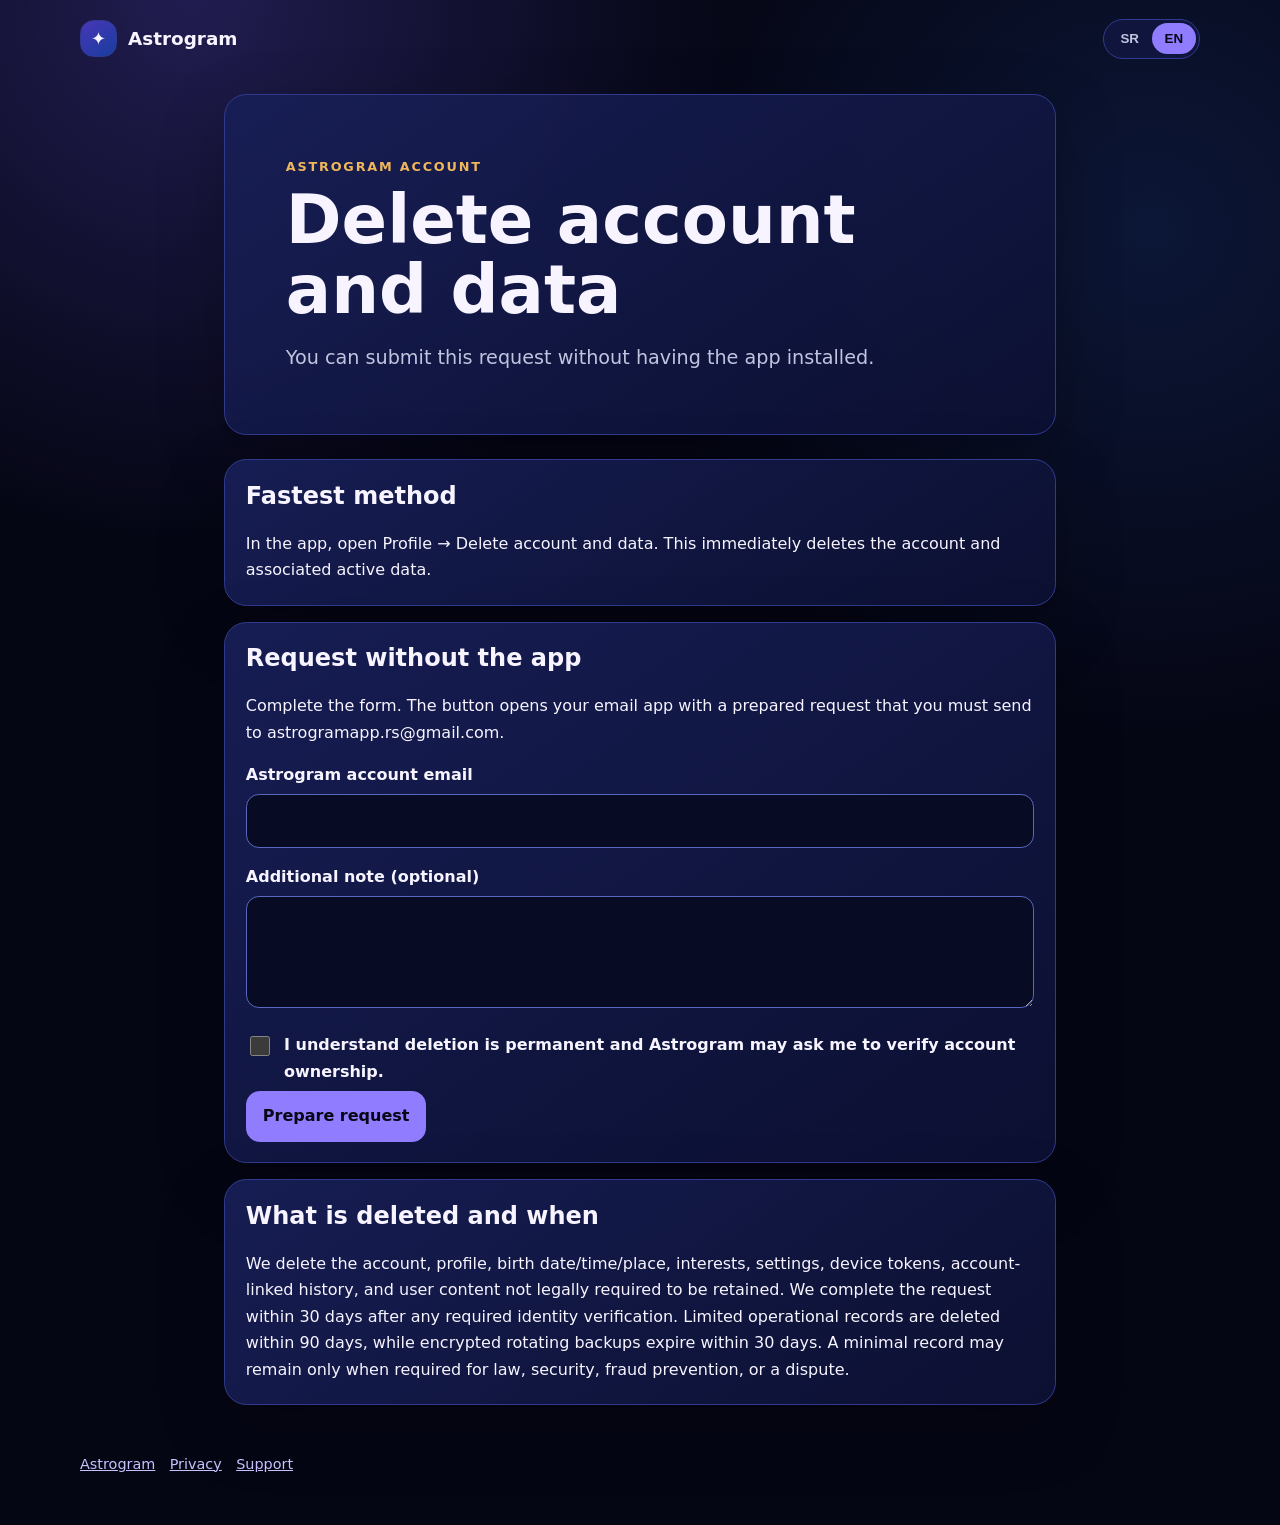
==== delete-account.html @ cd2a9505 "Publish Astrogram legal and support portal" ====
<!doctype html>
<html lang="sr" data-language="sr">
  <head><meta charset="utf-8"><meta name="viewport" content="width=device-width, initial-scale=1"><meta name="description" content="Request deletion of an Astrogram account and associated data"><title>Astrogram — Brisanje naloga / Account deletion</title><link rel="stylesheet" href="assets/styles.css"><script src="assets/site-config.js" defer></script><script src="assets/app.js" defer></script></head>
  <body>
    <a class="skip-link" href="#content">Pređi na sadržaj</a>
    <header class="site-header"><a class="brand" href="index.html"><span class="brand-mark" aria-hidden="true">✦</span> Astrogram</a><div class="language-switch" aria-label="Language"><button type="button" data-language="sr" aria-pressed="true">SR</button><button type="button" data-language="en" aria-pressed="false">EN</button></div></header>
    <main id="content" class="document">
      <section class="hero"><div lang="sr"><p class="eyebrow">Astrogram nalog</p><h1>Brisanje naloga i podataka</h1><p class="lead">Ovaj zahtev možeš poslati bez instalirane aplikacije.</p></div><div lang="en"><p class="eyebrow">Astrogram account</p><h1>Delete account and data</h1><p class="lead">You can submit this request without having the app installed.</p></div></section>
      <section class="card">
        <div lang="sr"><h2>Najbrži način</h2><p>U aplikaciji otvori Profil → Obriši nalog i podatke. Time se nalog i povezani aktivni podaci brišu odmah.</p></div>
        <div lang="en"><h2>Fastest method</h2><p>In the app, open Profile → Delete account and data. This immediately deletes the account and associated active data.</p></div>
      </section>
      <section class="card">
        <div lang="sr"><h2>Zahtev bez aplikacije</h2><p>Popuni obrazac. Klik na dugme otvara tvoju email aplikaciju sa pripremljenim zahtevom koji moraš poslati na <span data-support-email></span>.</p></div>
        <div lang="en"><h2>Request without the app</h2><p>Complete the form. The button opens your email app with a prepared request that you must send to <span data-support-email></span>.</p></div>
        <form id="deletion-request">
          <label for="account-email"><span lang="sr">Email Astrogram naloga</span><span lang="en">Astrogram account email</span></label>
          <input id="account-email" name="accountEmail" type="email" autocomplete="email" required>
          <label for="notes"><span lang="sr">Dodatna napomena (opciono)</span><span lang="en">Additional note (optional)</span></label>
          <textarea id="notes" name="notes" maxlength="1000"></textarea>
          <label class="checkbox"><input name="confirm" type="checkbox" required><span lang="sr">Razumem da je brisanje trajno i da Astrogram može tražiti potvrdu vlasništva nad nalogom.</span><span lang="en">I understand deletion is permanent and Astrogram may ask me to verify account ownership.</span></label>
          <button class="button" type="submit"><span lang="sr">Pripremi zahtev</span><span lang="en">Prepare request</span></button>
          <p id="form-status" class="notice" role="status" hidden></p>
        </form>
      </section>
      <section class="card">
        <div lang="sr"><h2>Šta se briše i rok</h2><p>Brišemo nalog, profil, datum/vreme/mesto rođenja, interesovanja, podešavanja, tokene uređaja, istoriju povezanu sa nalogom i korisnički sadržaj koji nije zakonski potrebno čuvati. Zahtev završavamo najkasnije u roku od 30 dana nakon potrebne provere identiteta. Ograničeni operativni zapisi brišu se u roku do 90 dana, dok rotirajuće šifrovane rezervne kopije nestaju najkasnije u 30 dana. Minimalni zapis može ostati samo kada zakon, bezbednost, sprečavanje prevare ili spor to zahtevaju.</p></div>
        <div lang="en"><h2>What is deleted and when</h2><p>We delete the account, profile, birth date/time/place, interests, settings, device tokens, account-linked history, and user content not legally required to be retained. We complete the request within 30 days after any required identity verification. Limited operational records are deleted within 90 days, while encrypted rotating backups expire within 30 days. A minimal record may remain only when required for law, security, fraud prevention, or a dispute.</p></div>
      </section>
      <noscript><section class="card"><p>JavaScript je potreban za pripremu obrasca. Pošalji zahtev direktno na email naveden na stranici za podršku. / JavaScript is required to prepare the form. Send the request directly to the email shown on the support page.</p></section></noscript>
    </main>
    <footer class="site-footer"><nav><a href="index.html">Astrogram</a><a href="privacy.html">Privacy</a><a href="support.html">Support</a></nav></footer>
  </body>
</html>
---- assets/styles.css ----
:root {
  color-scheme: dark;
  --background: #050614;
  --surface: #11163f;
  --surface-soft: #171e55;
  --text: #f7f4ff;
  --muted: #c1c4df;
  --accent: #8f7cff;
  --accent-warm: #f0b65a;
  --border: #303b8f;
  --focus: #fff2a8;
  font-family: Inter, ui-sans-serif, system-ui, -apple-system, BlinkMacSystemFont, "Segoe UI", sans-serif;
}

* {
  box-sizing: border-box;
}

body {
  margin: 0;
  min-height: 100vh;
  background:
    radial-gradient(circle at 15% 0%, rgba(82, 68, 186, 0.36), transparent 34rem),
    radial-gradient(circle at 90% 15%, rgba(37, 80, 177, 0.22), transparent 32rem),
    var(--background);
  color: var(--text);
  line-height: 1.65;
}

a {
  color: #c9c1ff;
}

a:hover {
  color: #fff;
}

a:focus-visible,
button:focus-visible,
input:focus-visible,
textarea:focus-visible {
  outline: 3px solid var(--focus);
  outline-offset: 3px;
}

.skip-link {
  position: absolute;
  left: 1rem;
  top: -5rem;
  z-index: 20;
  padding: 0.7rem 1rem;
  background: #fff;
  color: #111;
  border-radius: 0.6rem;
}

.skip-link:focus {
  top: 1rem;
}

.site-header,
main,
.site-footer {
  width: min(70rem, calc(100% - 2rem));
  margin-inline: auto;
}

.site-header {
  display: flex;
  align-items: center;
  justify-content: space-between;
  gap: 1rem;
  padding: 1.2rem 0;
}

.brand {
  display: inline-flex;
  align-items: center;
  gap: 0.7rem;
  color: var(--text);
  font-size: 1.15rem;
  font-weight: 900;
  text-decoration: none;
}

.brand-mark {
  display: grid;
  place-items: center;
  width: 2.3rem;
  height: 2.3rem;
  border: 1px solid var(--border);
  border-radius: 0.85rem;
  background: linear-gradient(145deg, #4936b7, #173d9e);
}

.language-switch {
  display: flex;
  padding: 0.2rem;
  border: 1px solid var(--border);
  border-radius: 999px;
  background: rgba(17, 22, 63, 0.88);
}

.language-switch button {
  border: 0;
  border-radius: 999px;
  padding: 0.5rem 0.8rem;
  background: transparent;
  color: var(--muted);
  cursor: pointer;
  font-weight: 800;
}

.language-switch button[aria-pressed="true"] {
  background: var(--accent);
  color: #090716;
}

.hero,
.card {
  border: 1px solid var(--border);
  border-radius: 1.4rem;
  background: linear-gradient(145deg, rgba(23, 30, 85, 0.96), rgba(12, 16, 50, 0.96));
  box-shadow: 0 1.4rem 4rem rgba(0, 0, 0, 0.25);
}

.hero {
  padding: clamp(1.5rem, 5vw, 3.8rem);
  margin: 1rem 0 1.5rem;
}

.eyebrow {
  margin: 0 0 0.5rem;
  color: var(--accent-warm);
  font-size: 0.8rem;
  font-weight: 900;
  letter-spacing: 0.14em;
  text-transform: uppercase;
}

h1 {
  margin: 0;
  max-width: 18ch;
  font-size: clamp(2rem, 7vw, 4.2rem);
  line-height: 1.05;
}

.lead {
  max-width: 48rem;
  margin: 1rem 0 0;
  color: var(--muted);
  font-size: clamp(1rem, 2vw, 1.2rem);
}

.grid {
  display: grid;
  grid-template-columns: repeat(auto-fit, minmax(min(100%, 17rem), 1fr));
  gap: 1rem;
}

.card {
  padding: 1.3rem;
}

.card h2,
.card h3 {
  margin-top: 0;
  line-height: 1.25;
}

.card p:last-child,
.card ul:last-child {
  margin-bottom: 0;
}

.document {
  max-width: 52rem;
  margin-inline: auto;
}

.document .card {
  margin-bottom: 1rem;
}

.meta {
  color: var(--muted);
  font-size: 0.92rem;
}

.button {
  display: inline-flex;
  align-items: center;
  justify-content: center;
  min-height: 3rem;
  padding: 0.7rem 1rem;
  border: 1px solid var(--accent);
  border-radius: 0.85rem;
  background: var(--accent);
  color: #090716;
  cursor: pointer;
  font: inherit;
  font-weight: 900;
  text-decoration: none;
}

.button.secondary {
  background: transparent;
  color: var(--text);
}

.actions {
  display: flex;
  flex-wrap: wrap;
  gap: 0.75rem;
  margin-top: 1.2rem;
}

label {
  display: block;
  margin: 1rem 0 0.35rem;
  font-weight: 800;
}

input,
textarea {
  width: 100%;
  border: 1px solid #5a67bf;
  border-radius: 0.8rem;
  padding: 0.8rem;
  background: #080b24;
  color: var(--text);
  font: inherit;
}

textarea {
  min-height: 7rem;
  resize: vertical;
}

.checkbox {
  display: grid;
  grid-template-columns: auto 1fr;
  align-items: start;
  gap: 0.7rem;
}

.checkbox input {
  width: 1.25rem;
  height: 1.25rem;
  margin-top: 0.2rem;
}

.notice {
  border-left: 4px solid var(--accent-warm);
  padding-left: 1rem;
  color: var(--muted);
}

.site-footer {
  padding: 2rem 0 3rem;
  color: var(--muted);
  font-size: 0.9rem;
}

.site-footer nav {
  display: flex;
  flex-wrap: wrap;
  gap: 0.9rem;
}

html[data-language="sr"] [lang="en"],
html[data-language="en"] [lang="sr"] {
  display: none;
}

@media (max-width: 35rem) {
  .site-header {
    align-items: flex-start;
  }

  .hero,
  .card {
    border-radius: 1rem;
  }
}

@media (prefers-reduced-motion: reduce) {
  *,
  *::before,
  *::after {
    scroll-behavior: auto !important;
    animation-duration: 0.01ms !important;
    animation-iteration-count: 1 !important;
    transition-duration: 0.01ms !important;
  }
}
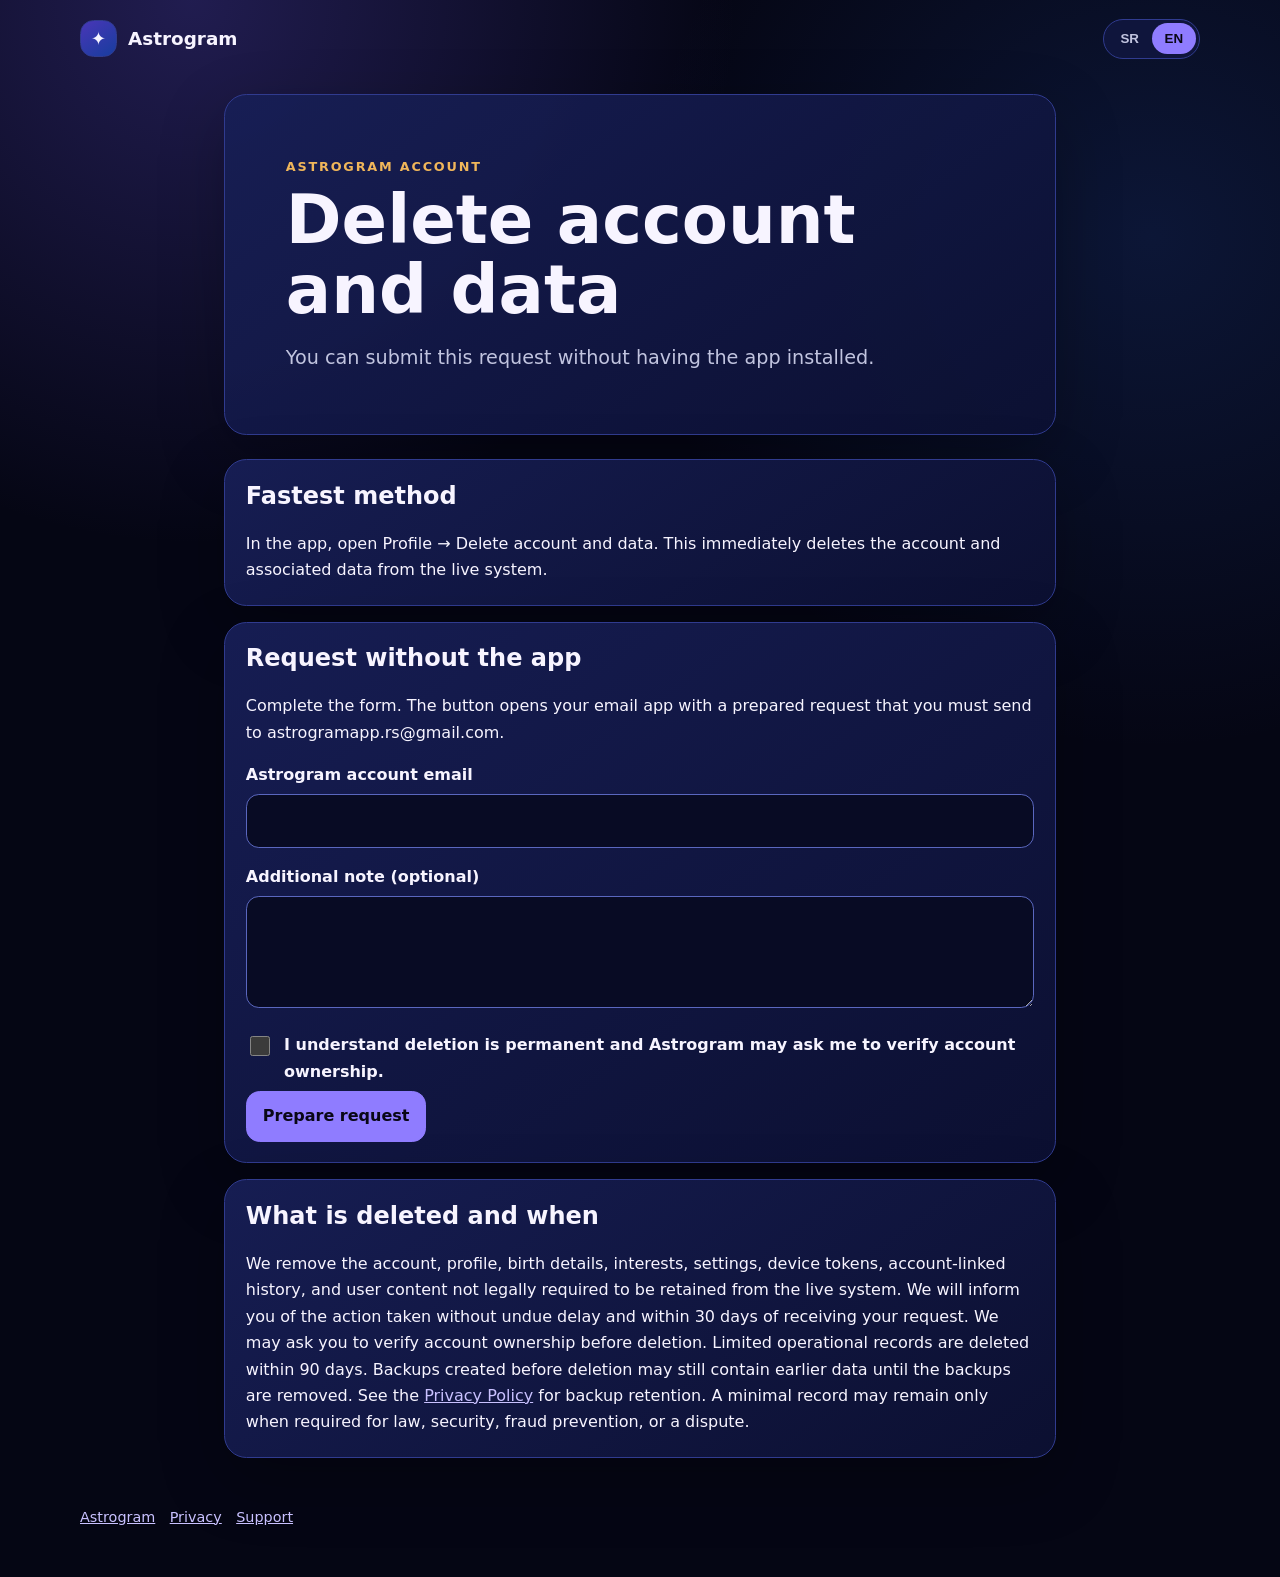
==== commit 3b579318: "Clarify Astrogram privacy and account deletion" ====
--- a/delete-account.html
+++ b/delete-account.html
@@ -7,8 +7,8 @@
     <main id="content" class="document">
       <section class="hero"><div lang="sr"><p class="eyebrow">Astrogram nalog</p><h1>Brisanje naloga i podataka</h1><p class="lead">Ovaj zahtev možeš poslati bez instalirane aplikacije.</p></div><div lang="en"><p class="eyebrow">Astrogram account</p><h1>Delete account and data</h1><p class="lead">You can submit this request without having the app installed.</p></div></section>
       <section class="card">
-        <div lang="sr"><h2>Najbrži način</h2><p>U aplikaciji otvori Profil → Obriši nalog i podatke. Time se nalog i povezani aktivni podaci brišu odmah.</p></div>
-        <div lang="en"><h2>Fastest method</h2><p>In the app, open Profile → Delete account and data. This immediately deletes the account and associated active data.</p></div>
+        <div lang="sr"><h2>Najbrži način</h2><p>U aplikaciji otvori Profil → Obriši nalog i podatke. Time se nalog i povezani podaci odmah brišu iz aktivnog sistema.</p></div>
+        <div lang="en"><h2>Fastest method</h2><p>In the app, open Profile → Delete account and data. This immediately deletes the account and associated data from the live system.</p></div>
       </section>
       <section class="card">
         <div lang="sr"><h2>Zahtev bez aplikacije</h2><p>Popuni obrazac. Klik na dugme otvara tvoju email aplikaciju sa pripremljenim zahtevom koji moraš poslati na <span data-support-email></span>.</p></div>
@@ -24,8 +24,8 @@
         </form>
       </section>
       <section class="card">
-        <div lang="sr"><h2>Šta se briše i rok</h2><p>Brišemo nalog, profil, datum/vreme/mesto rođenja, interesovanja, podešavanja, tokene uređaja, istoriju povezanu sa nalogom i korisnički sadržaj koji nije zakonski potrebno čuvati. Zahtev završavamo najkasnije u roku od 30 dana nakon potrebne provere identiteta. Ograničeni operativni zapisi brišu se u roku do 90 dana, dok rotirajuće šifrovane rezervne kopije nestaju najkasnije u 30 dana. Minimalni zapis može ostati samo kada zakon, bezbednost, sprečavanje prevare ili spor to zahtevaju.</p></div>
-        <div lang="en"><h2>What is deleted and when</h2><p>We delete the account, profile, birth date/time/place, interests, settings, device tokens, account-linked history, and user content not legally required to be retained. We complete the request within 30 days after any required identity verification. Limited operational records are deleted within 90 days, while encrypted rotating backups expire within 30 days. A minimal record may remain only when required for law, security, fraud prevention, or a dispute.</p></div>
+        <div lang="sr"><h2>Šta se briše i rok</h2><p>Iz aktivnog sistema brišemo nalog, profil, podatke o rođenju, interesovanja, podešavanja, tokene uređaja, istoriju povezanu sa nalogom i korisnički sadržaj koji nije zakonski potrebno čuvati. O postupanju te obaveštavamo bez odlaganja, najkasnije 30 dana od prijema zahteva. Ako je potrebno, zatražićemo potvrdu vlasništva pre brisanja. Ograničeni operativni zapisi brišu se u roku do 90 dana. Rezervne kopije nastale pre brisanja mogu sadržati ranije stanje podataka dok se ne uklone. Rokovi čuvanja kopija opisani su u <a href="privacy.html#rok-kopija">Politici privatnosti</a>. Minimalni zapis može ostati samo kada zakon, bezbednost, sprečavanje prevare ili spor to zahtevaju.</p></div>
+        <div lang="en"><h2>What is deleted and when</h2><p>We remove the account, profile, birth details, interests, settings, device tokens, account-linked history, and user content not legally required to be retained from the live system. We will inform you of the action taken without undue delay and within 30 days of receiving your request. We may ask you to verify account ownership before deletion. Limited operational records are deleted within 90 days. Backups created before deletion may still contain earlier data until the backups are removed. See the <a href="privacy.html#backup-retention">Privacy Policy</a> for backup retention. A minimal record may remain only when required for law, security, fraud prevention, or a dispute.</p></div>
       </section>
       <noscript><section class="card"><p>JavaScript je potreban za pripremu obrasca. Pošalji zahtev direktno na email naveden na stranici za podršku. / JavaScript is required to prepare the form. Send the request directly to the email shown on the support page.</p></section></noscript>
     </main>
